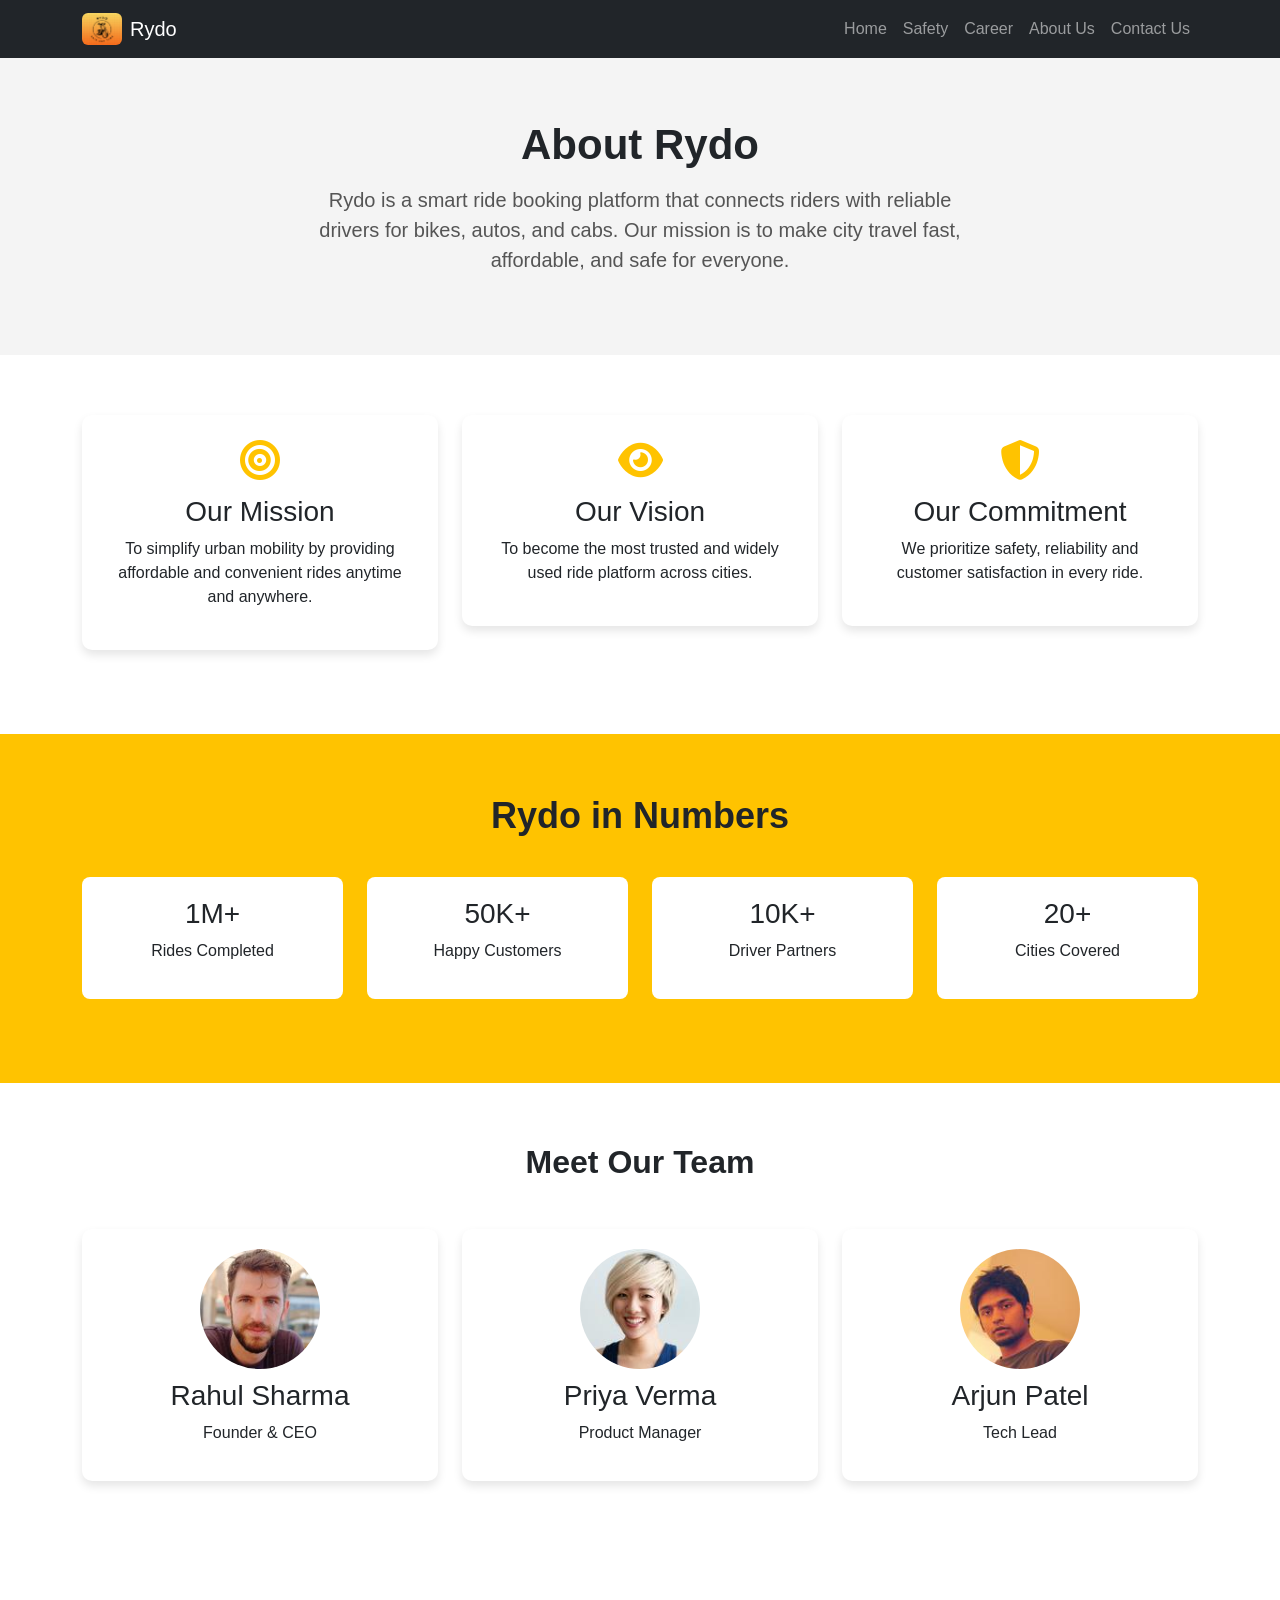
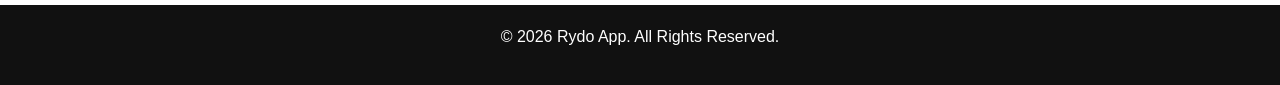
==== about.html @ 6b918c42 "first commit" ====
<!DOCTYPE html>
<html lang="en">

<head>

<meta charset="UTF-8">
<meta name="viewport" content="width=device-width, initial-scale=1.0">

<title>About Us | Rydo</title>

<link href="https://cdn.jsdelivr.net/npm/bootstrap@5.3.2/dist/css/bootstrap.min.css" rel="stylesheet">

<link rel="stylesheet"
href="https://cdnjs.cloudflare.com/ajax/libs/font-awesome/6.5.0/css/all.min.css">

<link rel="stylesheet" href="about.css">

</head>

<body>

<nav class="navbar navbar-expand-lg navbar-dark bg-dark fixed-top">
<div class="container">

<a class="navbar-brand d-flex align-items-center" href="#">
<img src="logo.png" width="40" class="me-2 rounded">
Rydo
</a>

<button class="navbar-toggler" type="button" data-bs-toggle="collapse" data-bs-target="#menu">
<span class="navbar-toggler-icon"></span>
</button>

<div class="collapse navbar-collapse" id="menu">
<ul class="navbar-nav ms-auto">

<li class="nav-item">
<a class="nav-link" href="index.html">Home</a>
</li>

<li class="nav-item">
<a class="nav-link" href="safety.html">Safety</a>
</li>

<li class="nav-item">
<a class="nav-link" href="career.html">Career</a>
</li>

<li class="nav-item">
<a class="nav-link" href="about.html">About Us</a>
</li>

<li class="nav-item">
<a class="nav-link" href="contact.html">Contact Us</a>
</li>

</ul>
</div>

</div>
</nav>


<section class="about-main">

<div class="container text-center">

<h1 class="fw-bold">About Rydo</h1>

<p>
Rydo is a smart ride booking platform that connects riders with reliable 
drivers for bikes, autos, and cabs. Our mission is to make city travel 
fast, affordable, and safe for everyone.
</p>

</div>

</section>


<section class="about-mission">

<div class="container">

<div class="row text-center">

<div class="col-md-4 mb-4">

<div class="mission">

<i class="fas fa-bullseye"></i>

<h3>Our Mission</h3>

<p>
To simplify urban mobility by providing affordable and convenient rides anytime and anywhere.
</p>

</div>

</div>


<div class="col-md-4 mb-4">

<div class="mission">

<i class="fas fa-eye"></i>

<h3>Our Vision</h3>

<p>
To become the most trusted and widely used ride platform across cities.
</p>

</div>

</div>


<div class="col-md-4 mb-4">

<div class="mission">

<i class="fas fa-shield-alt"></i>

<h3>Our Commitment</h3>

<p>
We prioritize safety, reliability and customer satisfaction in every ride.
</p>

</div>

</div>

</div>
</div>
</section>


<section class="company-stats">

<div class="container text-center">

<h2 class="fw-bold">Rydo in Numbers</h2>

<div class="row mt-4">

<div class="col-md-3 col-6 mb-4">

<div class="stat">

<h3>1M+</h3>
<p>Rides Completed</p>

</div>

</div>

<div class="col-md-3 col-6 mb-4">

<div class="stat">

<h3>50K+</h3>
<p>Happy Customers</p>

</div>

</div>

<div class="col-md-3 col-6 mb-4">

<div class="stat">

<h3>10K+</h3>
<p>Driver Partners</p>

</div>

</div>

<div class="col-md-3 col-6 mb-4">

<div class="stat">

<h3>20+</h3>
<p>Cities Covered</p>

</div>

</div>

</div>
</div>

</section>


<section class="team">

<div class="container text-center">

<h2 class="fw-bold">Meet Our Team</h2>

<div class="row mt-5">

<div class="col-md-4 mb-4">

<div class="team-member">

<img src="Team img-1.jpg">

<h3>Rahul Sharma</h3>
<p>Founder & CEO</p>

</div>

</div>

<div class="col-md-4 mb-4">

<div class="team-member">

<img src="Team img-2.jpg">

<h3>Priya Verma</h3>
<p>Product Manager</p>

</div>

</div>

<div class="col-md-4 mb-4">

<div class="team-member">

<img src="Team img-3.jpg">

<h3>Arjun Patel</h3>
<p>Tech Lead</p>

</div>

</div>

</div>
</div>

</section>


<footer>

<p>© 2026 Rydo App. All Rights Reserved.</p>

</footer>


<script src="https://cdn.jsdelivr.net/npm/bootstrap@5.3.2/dist/js/bootstrap.bundle.min.js"></script>

</body>
</html>
---- about.css ----
body{
font-family: Arial, Helvetica, sans-serif;
}


.about-main{
padding:120px 20px 80px;
background:#f4f4f4;
}

.about-main h1{
font-size:42px;
margin-bottom:15px;
}

.about-main p{
font-size:20px;
max-width:650px;
margin:auto;
color:#555;
}


.about-mission{
padding:60px 20px;
}

.mission{
padding:25px;
background:white;
border-radius:10px;
box-shadow:0 5px 10px rgba(0,0,0,0.1);
}

.mission i{
font-size:40px;
color:#FFC300;
margin-bottom:15px;
}



.company-stats{
background:#FFC300;
padding:60px 20px;
}

.company-stats h2{
font-size:36px;
margin-bottom:40px;
}

.stat{
background:white;
padding:20px;
border-radius:8px;
}



.team{
padding:60px 20px;
}

.team-member{
background:white;
padding:20px;
border-radius:10px;
box-shadow:0 5px 10px rgba(0,0,0,0.1);
}

.team-member img{
width:120px;
height:120px;
border-radius:50%;
margin-bottom:10px;
}



footer{
background:#111;
color:white;
padding:20px;
text-align:center;
margin-top:40px;
}
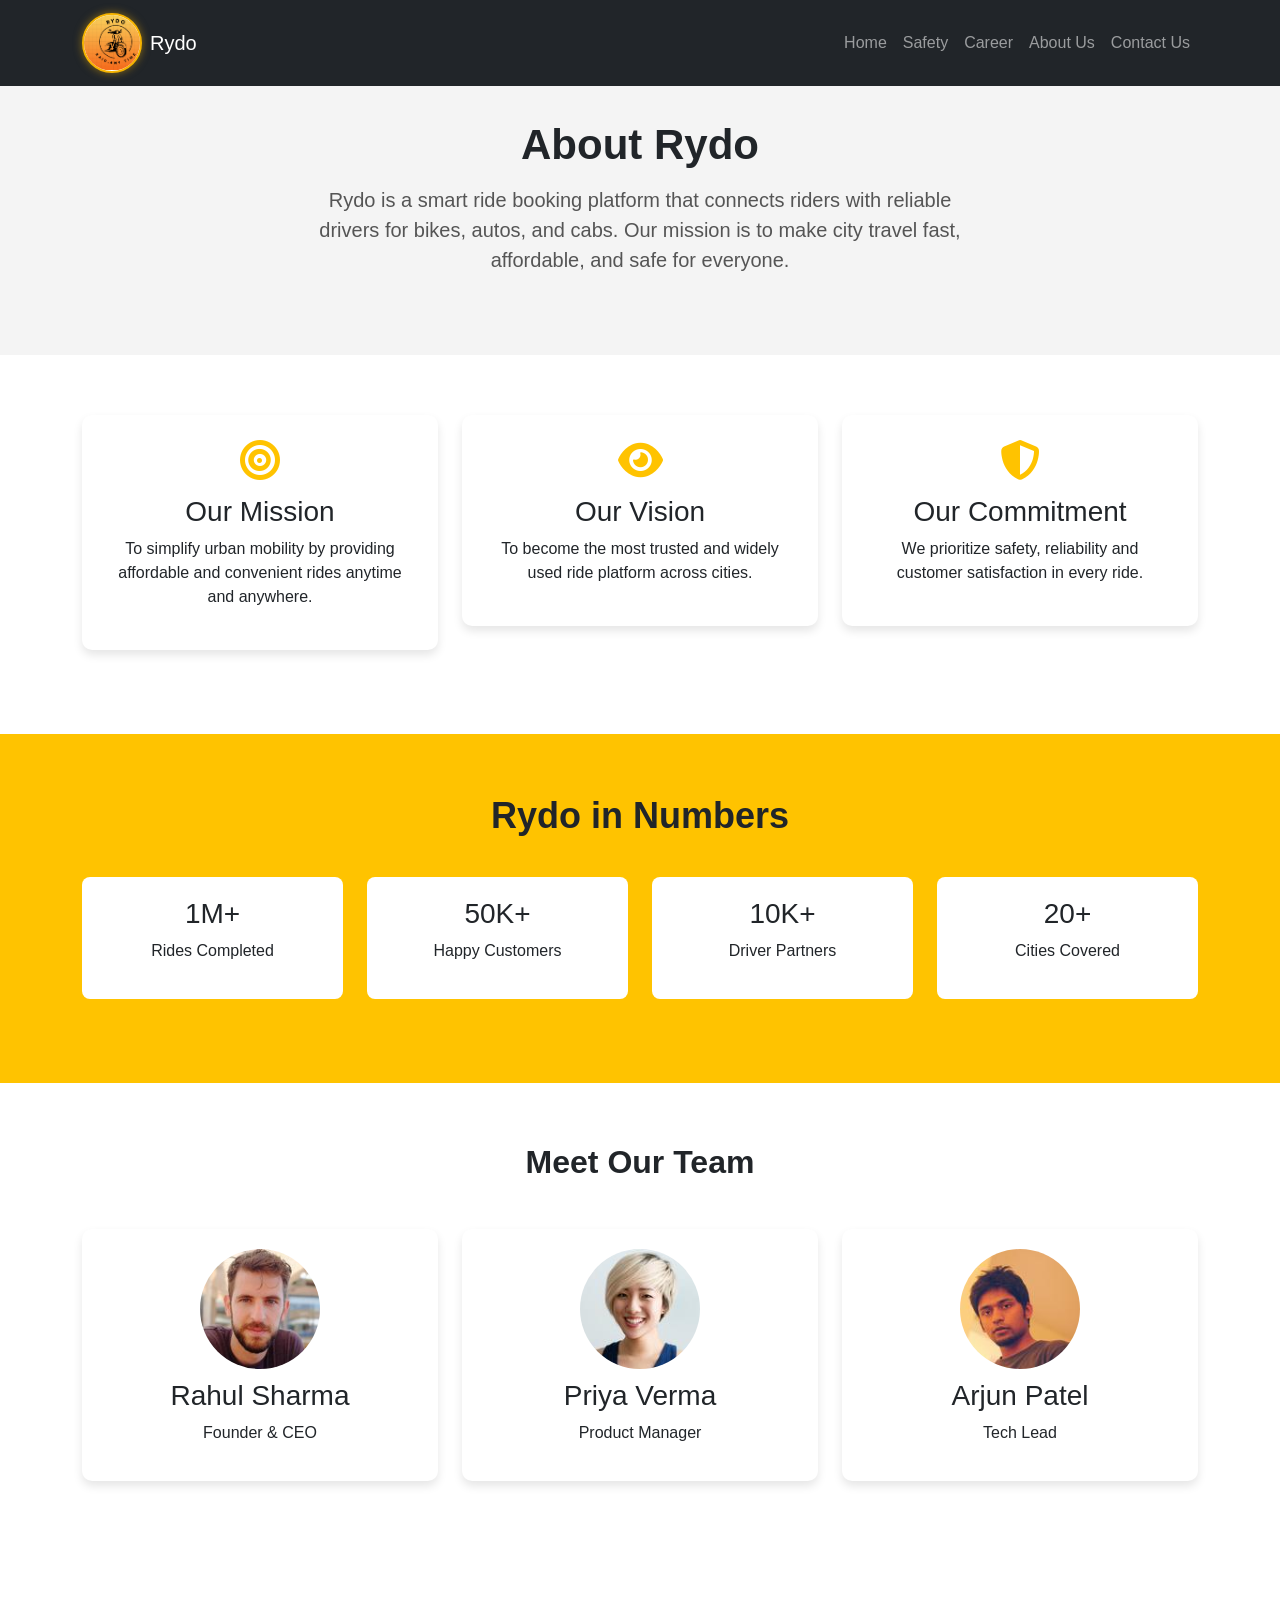
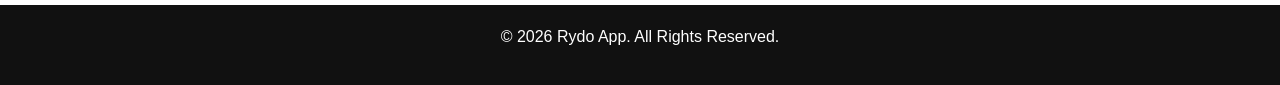
==== commit cce5986b: "Initial Files" ====
--- a/about.html
+++ b/about.html
@@ -2,7 +2,6 @@
 <html lang="en">
 
 <head>
-
 <meta charset="UTF-8">
 <meta name="viewport" content="width=device-width, initial-scale=1.0">
 
@@ -18,244 +17,154 @@
 </head>
 
 <body>
-
 <nav class="navbar navbar-expand-lg navbar-dark bg-dark fixed-top">
 <div class="container">
 
 <a class="navbar-brand d-flex align-items-center" href="#">
-<img src="logo.png" width="40" class="me-2 rounded">
-Rydo
+<div class="logo-circle me-2">
+    <img src="logo.png" alt="logo">
+</div>
+<span class="text-white">Rydo</span>
 </a>
 
-<button class="navbar-toggler" type="button" data-bs-toggle="collapse" data-bs-target="#menu">
+<button class="navbar-toggler" data-bs-toggle="collapse" data-bs-target="#menu">
 <span class="navbar-toggler-icon"></span>
 </button>
 
 <div class="collapse navbar-collapse" id="menu">
 <ul class="navbar-nav ms-auto">
-
-<li class="nav-item">
-<a class="nav-link" href="index.html">Home</a>
-</li>
-
-<li class="nav-item">
-<a class="nav-link" href="safety.html">Safety</a>
-</li>
-
-<li class="nav-item">
-<a class="nav-link" href="career.html">Career</a>
-</li>
-
-<li class="nav-item">
-<a class="nav-link" href="about.html">About Us</a>
-</li>
-
-<li class="nav-item">
-<a class="nav-link" href="contact.html">Contact Us</a>
-</li>
-
+<li class="nav-item"><a class="nav-link" href="index.html">Home</a></li>
+<li class="nav-item"><a class="nav-link" href="safety.html">Safety</a></li>
+<li class="nav-item"><a class="nav-link" href="career.html">Career</a></li>
+<li class="nav-item"><a class="nav-link" href="about.html">About Us</a></li>
+<li class="nav-item"><a class="nav-link" href="contact.html">Contact Us</a></li>
 </ul>
 </div>
-
 </div>
 </nav>
 
-
 <section class="about-main">
-
 <div class="container text-center">
-
 <h1 class="fw-bold">About Rydo</h1>
-
 <p>
 Rydo is a smart ride booking platform that connects riders with reliable 
 drivers for bikes, autos, and cabs. Our mission is to make city travel 
 fast, affordable, and safe for everyone.
 </p>
-
 </div>
-
 </section>
 
-
 <section class="about-mission">
-
 <div class="container">
-
 <div class="row text-center">
-
 <div class="col-md-4 mb-4">
-
 <div class="mission">
-
 <i class="fas fa-bullseye"></i>
-
 <h3>Our Mission</h3>
-
 <p>
 To simplify urban mobility by providing affordable and convenient rides anytime and anywhere.
 </p>
-
 </div>
-
 </div>
 
 
 <div class="col-md-4 mb-4">
-
 <div class="mission">
-
 <i class="fas fa-eye"></i>
-
 <h3>Our Vision</h3>
-
 <p>
 To become the most trusted and widely used ride platform across cities.
 </p>
-
 </div>
-
 </div>
 
 
 <div class="col-md-4 mb-4">
-
 <div class="mission">
-
 <i class="fas fa-shield-alt"></i>
-
 <h3>Our Commitment</h3>
 
 <p>
 We prioritize safety, reliability and customer satisfaction in every ride.
 </p>
-
 </div>
-
 </div>
-
 </div>
 </div>
 </section>
 
 
 <section class="company-stats">
-
 <div class="container text-center">
-
 <h2 class="fw-bold">Rydo in Numbers</h2>
-
 <div class="row mt-4">
-
 <div class="col-md-3 col-6 mb-4">
-
 <div class="stat">
-
 <h3>1M+</h3>
 <p>Rides Completed</p>
-
 </div>
-
 </div>
 
 <div class="col-md-3 col-6 mb-4">
-
 <div class="stat">
-
 <h3>50K+</h3>
 <p>Happy Customers</p>
-
 </div>
-
 </div>
 
 <div class="col-md-3 col-6 mb-4">
-
 <div class="stat">
-
 <h3>10K+</h3>
 <p>Driver Partners</p>
-
 </div>
-
 </div>
 
 <div class="col-md-3 col-6 mb-4">
-
 <div class="stat">
-
 <h3>20+</h3>
 <p>Cities Covered</p>
-
-</div>
-
-</div>
-
 </div>
 </div>
-
+</div>
+</div>
 </section>
 
 
 <section class="team">
 
 <div class="container text-center">
-
 <h2 class="fw-bold">Meet Our Team</h2>
-
 <div class="row mt-5">
-
 <div class="col-md-4 mb-4">
-
 <div class="team-member">
-
 <img src="Team img-1.jpg">
-
 <h3>Rahul Sharma</h3>
 <p>Founder & CEO</p>
-
 </div>
-
 </div>
 
 <div class="col-md-4 mb-4">
-
 <div class="team-member">
-
 <img src="Team img-2.jpg">
-
 <h3>Priya Verma</h3>
 <p>Product Manager</p>
-
 </div>
-
 </div>
 
 <div class="col-md-4 mb-4">
-
 <div class="team-member">
-
 <img src="Team img-3.jpg">
-
 <h3>Arjun Patel</h3>
 <p>Tech Lead</p>
-
-</div>
-
-</div>
-
 </div>
 </div>
-
+</div>
+</div>
 </section>
 
-
 <footer>
-
 <p>© 2026 Rydo App. All Rights Reserved.</p>
-
 </footer>
-
 
 <script src="https://cdn.jsdelivr.net/npm/bootstrap@5.3.2/dist/js/bootstrap.bundle.min.js"></script>
 
--- a/about.css
+++ b/about.css
@@ -2,6 +2,35 @@
 font-family: Arial, Helvetica, sans-serif;
 }
 
+.main-logo-img {
+    width: 50px;
+    height: 50px;
+    border-radius: 50% !important;
+    object-fit: cover;
+    display: block;
+}
+
+
+.logo-circle {
+    width: 60px;
+    height: 60px;
+    border-radius: 50%;
+    overflow: hidden;
+    border: 2px solid #f6b400;
+    background: white;
+    display: flex;
+    align-items: center;
+    justify-content: center;
+    padding-bottom: 10px;
+     box-shadow: 0 0 8px rgba(246, 180, 0, 0.5);
+}
+
+.logo-circle img {
+    width: 130%;
+    height: 130%;
+    object-fit: contain;
+    transform: translate(5%, 5%);
+}
 
 .about-main{
 padding:120px 20px 80px;
@@ -56,8 +85,6 @@
 border-radius:8px;
 }
 
-
-
 .team{
 padding:60px 20px;
 }
@@ -76,8 +103,6 @@
 margin-bottom:10px;
 }
 
-
-
 footer{
 background:#111;
 color:white;
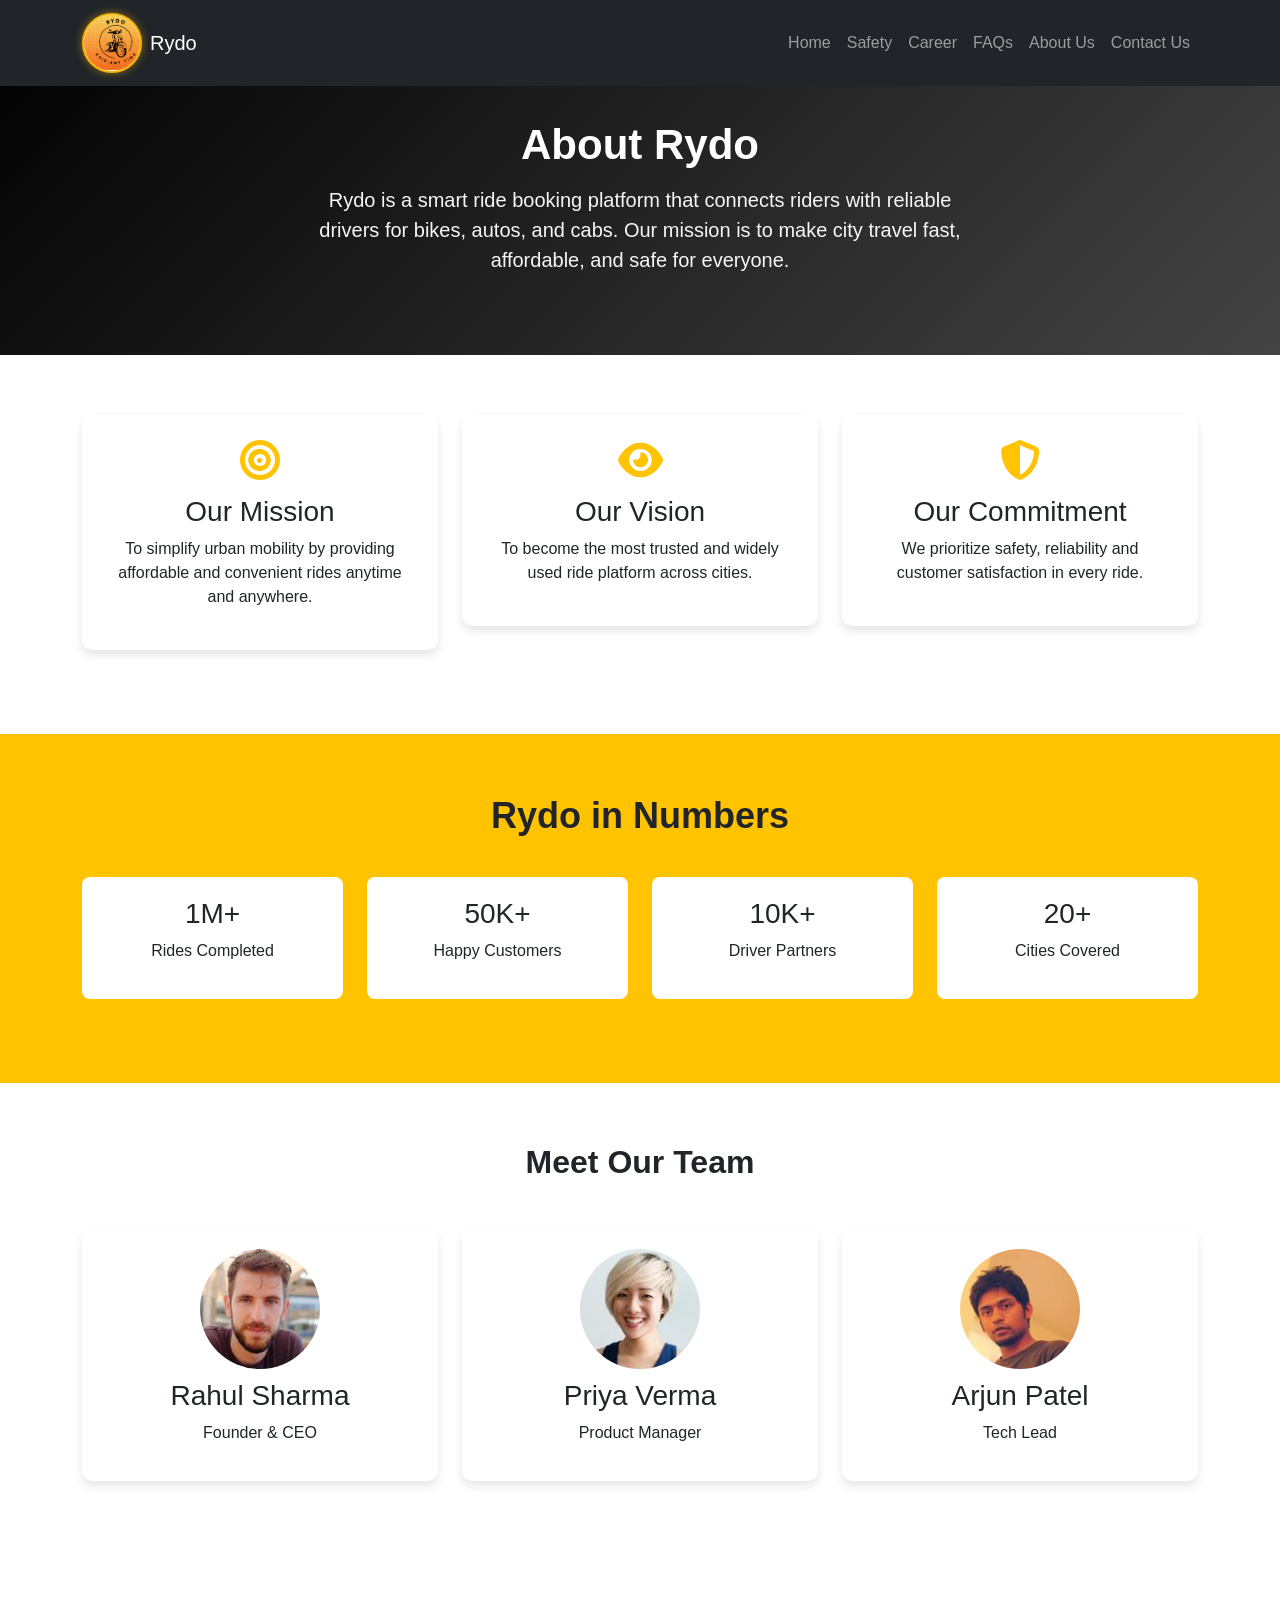
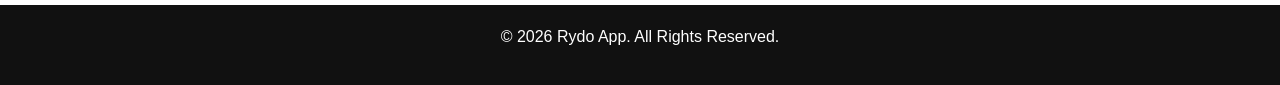
==== commit fd3dcbfe: "Initial Files" ====
--- a/about.html
+++ b/about.html
@@ -36,6 +36,7 @@
 <li class="nav-item"><a class="nav-link" href="index.html">Home</a></li>
 <li class="nav-item"><a class="nav-link" href="safety.html">Safety</a></li>
 <li class="nav-item"><a class="nav-link" href="career.html">Career</a></li>
+<li class="nav-item"><a class="nav-link" href="faq.html">FAQs</a></li>
 <li class="nav-item"><a class="nav-link" href="about.html">About Us</a></li>
 <li class="nav-item"><a class="nav-link" href="contact.html">Contact Us</a></li>
 </ul>
--- a/about.css
+++ b/about.css
@@ -34,7 +34,8 @@
 
 .about-main{
 padding:120px 20px 80px;
-background:#f4f4f4;
+ background: linear-gradient(135deg, #000, #444);
+  color: #fff;
 }
 
 .about-main h1{
@@ -46,7 +47,7 @@
 font-size:20px;
 max-width:650px;
 margin:auto;
-color:#555;
+color:#f7f5f5;
 }
 
 
